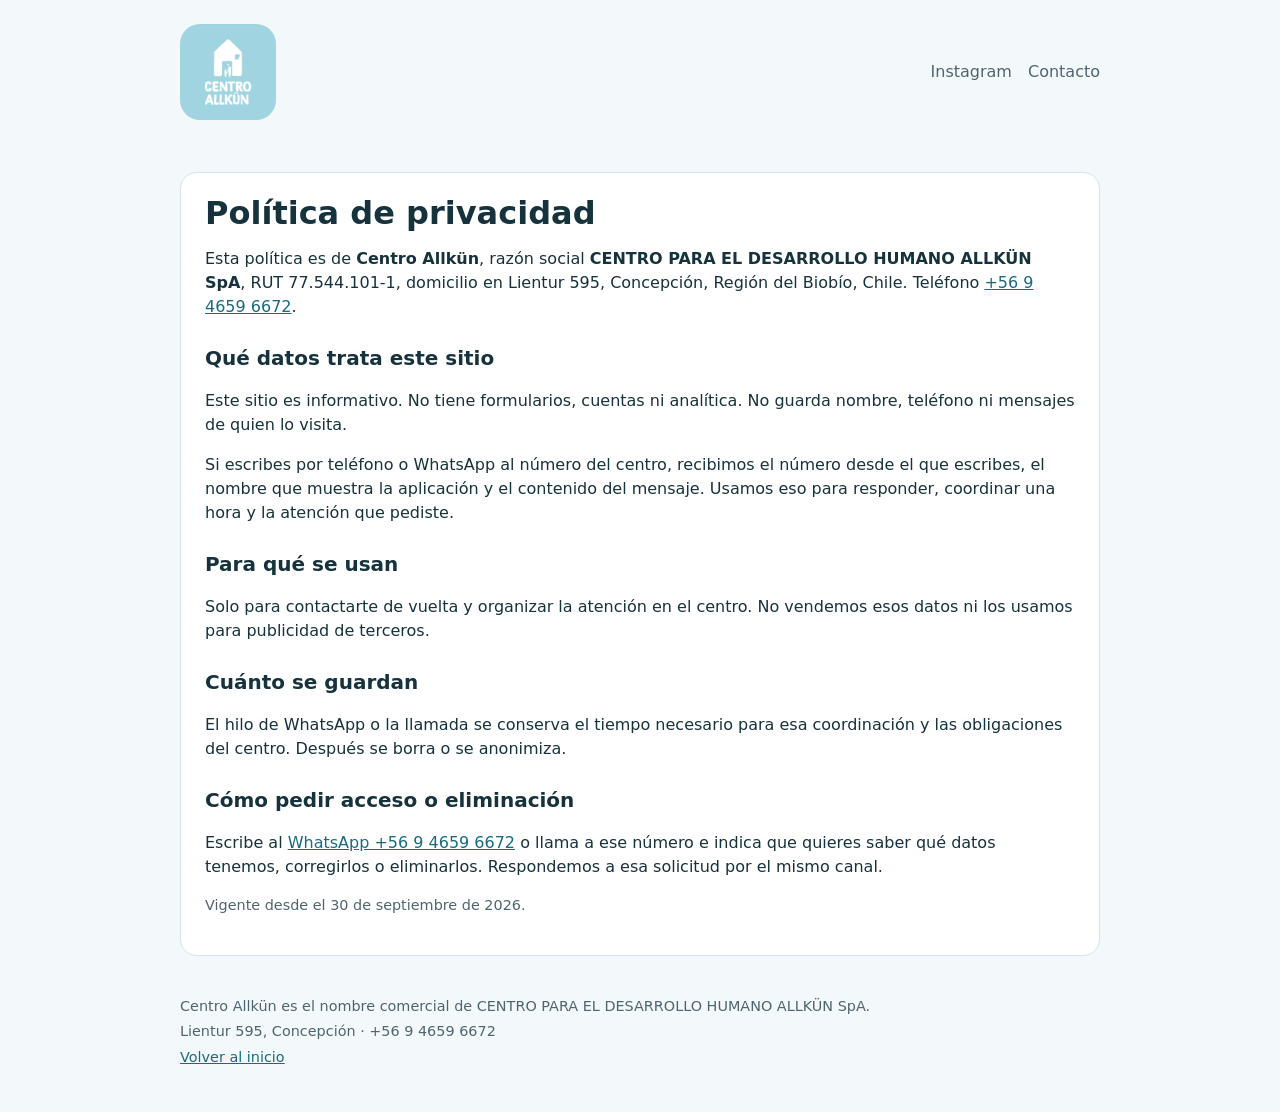
==== privacidad.html @ 9cc1ad13 "Sitio público de Centro Allkün para la verificación de Meta. Co-authored-by: Cursor <cursoragent@cur" ====
<!DOCTYPE html>
<html lang="es">
  <head>
    <meta charset="utf-8" />
    <meta name="viewport" content="width=device-width, initial-scale=1" />
    <title>Política de privacidad · Centro Allkün</title>
    <meta
      name="description"
      content="Política de privacidad de CENTRO PARA EL DESARROLLO HUMANO ALLKÜN SpA."
    />
    <link rel="icon" href="logo.png" type="image/png" />
    <link rel="stylesheet" href="styles.css" />
  </head>
  <body>
    <header class="site-header">
      <a class="brand" href="index.html">
        <img src="logo.png" alt="Centro Allkün" width="96" height="96" />
      </a>
      <nav>
        <a href="https://www.instagram.com/centro.allkun/">Instagram</a>
        <a href="index.html#contacto">Contacto</a>
      </nav>
    </header>

    <main>
      <article class="card prose">
        <h1>Política de privacidad</h1>
        <p>
          Esta política es de <strong>Centro Allkün</strong>, razón social
          <strong>CENTRO PARA EL DESARROLLO HUMANO ALLKÜN SpA</strong>, RUT
          77.544.101-1, domicilio en Lientur 595, Concepción, Región del
          Biobío, Chile. Teléfono
          <a href="tel:+56946596672">+56 9 4659 6672</a>.
        </p>

        <h2>Qué datos trata este sitio</h2>
        <p>
          Este sitio es informativo. No tiene formularios, cuentas ni
          analítica. No guarda nombre, teléfono ni mensajes de quien lo visita.
        </p>
        <p>
          Si escribes por teléfono o WhatsApp al número del centro, recibimos
          el número desde el que escribes, el nombre que muestra la aplicación
          y el contenido del mensaje. Usamos eso para responder, coordinar una
          hora y la atención que pediste.
        </p>

        <h2>Para qué se usan</h2>
        <p>
          Solo para contactarte de vuelta y organizar la atención en el centro.
          No vendemos esos datos ni los usamos para publicidad de terceros.
        </p>

        <h2>Cuánto se guardan</h2>
        <p>
          El hilo de WhatsApp o la llamada se conserva el tiempo necesario para
          esa coordinación y las obligaciones del centro. Después se borra o se
          anonimiza.
        </p>

        <h2>Cómo pedir acceso o eliminación</h2>
        <p>
          Escribe al
          <a href="https://wa.me/56946596672">WhatsApp +56 9 4659 6672</a>
          o llama a ese número e indica que quieres saber qué datos tenemos,
          corregirlos o eliminarlos. Respondemos a esa solicitud por el mismo
          canal.
        </p>

        <p class="updated">Vigente desde el 30 de septiembre de 2026.</p>
      </article>
    </main>

    <footer>
      <p>
        Centro Allkün es el nombre comercial de CENTRO PARA EL DESARROLLO
        HUMANO ALLKÜN SpA.
      </p>
      <p>Lientur 595, Concepción · +56 9 4659 6672</p>
      <p><a href="index.html">Volver al inicio</a></p>
    </footer>
  </body>
</html>
---- styles.css ----
:root {
  color-scheme: light;
  --ink: #16323c;
  --muted: #4e6570;
  --line: #d5e4ea;
  --paper: #f3f8fa;
  --card: #ffffff;
  --brand: #a0d4e1;
  --accent: #1a6a80;
}

* {
  box-sizing: border-box;
}

body {
  margin: 0;
  min-height: 100vh;
  font-family: "Segoe UI", system-ui, sans-serif;
  color: var(--ink);
  background: var(--paper);
  line-height: 1.5;
}

a {
  color: var(--accent);
}

.site-header,
main,
footer {
  width: min(920px, calc(100% - 32px));
  margin-inline: auto;
}

.site-header {
  display: flex;
  justify-content: space-between;
  align-items: center;
  flex-wrap: wrap;
  gap: 16px;
  padding: 24px 0;
}

.brand {
  display: block;
  line-height: 0;
}

.brand img {
  width: 96px;
  height: 96px;
  border-radius: 20px;
}

nav {
  display: flex;
  gap: 16px;
}

nav a {
  color: var(--muted);
  text-decoration: none;
}

.hero {
  padding: 24px 0 8px;
}

.eyebrow {
  margin: 0 0 8px;
  color: var(--accent);
  font-size: 0.85rem;
  letter-spacing: 0.04em;
  text-transform: uppercase;
}

h1 {
  margin: 0;
  font-size: clamp(2.2rem, 6vw, 3.4rem);
  line-height: 1.05;
  font-weight: 650;
}

.lead {
  max-width: 40rem;
  color: var(--ink);
  font-size: 1.12rem;
  line-height: 1.6;
}

.actions {
  display: flex;
  flex-wrap: wrap;
  gap: 10px;
}

.button {
  display: inline-block;
  padding: 10px 16px;
  border-radius: 999px;
  background: var(--accent);
  color: white;
  text-decoration: none;
}

.button-quiet {
  background: transparent;
  color: var(--accent);
  box-shadow: inset 0 0 0 1px var(--accent);
}

.gallery {
  display: grid;
  grid-template-columns: 1fr 1fr;
  gap: 16px;
  max-width: 560px;
  margin: 28px 0 0;
}

.gallery img {
  width: 100%;
  height: auto;
  border-radius: 16px;
  display: block;
}

.card {
  margin: 28px 0;
  padding: 24px;
  background: var(--card);
  border: 1px solid var(--line);
  border-radius: 16px;
}

h2 {
  margin: 0 0 16px;
  font-size: 1.25rem;
}

dl {
  margin: 0;
  display: grid;
  gap: 14px;
}

dt {
  color: var(--muted);
  font-size: 0.8rem;
  letter-spacing: 0.04em;
  text-transform: uppercase;
}

dd {
  margin: 2px 0 0;
}

.prose h1 {
  font-size: 2rem;
  margin-bottom: 16px;
}

.prose h2 {
  margin-top: 24px;
}

.updated {
  color: var(--muted);
  font-size: 0.9rem;
}

footer {
  padding: 8px 0 40px;
  color: var(--muted);
  font-size: 0.9rem;
}

footer p {
  margin: 4px 0;
}

@media (max-width: 640px) {
  .gallery {
    max-width: none;
    gap: 12px;
  }
}
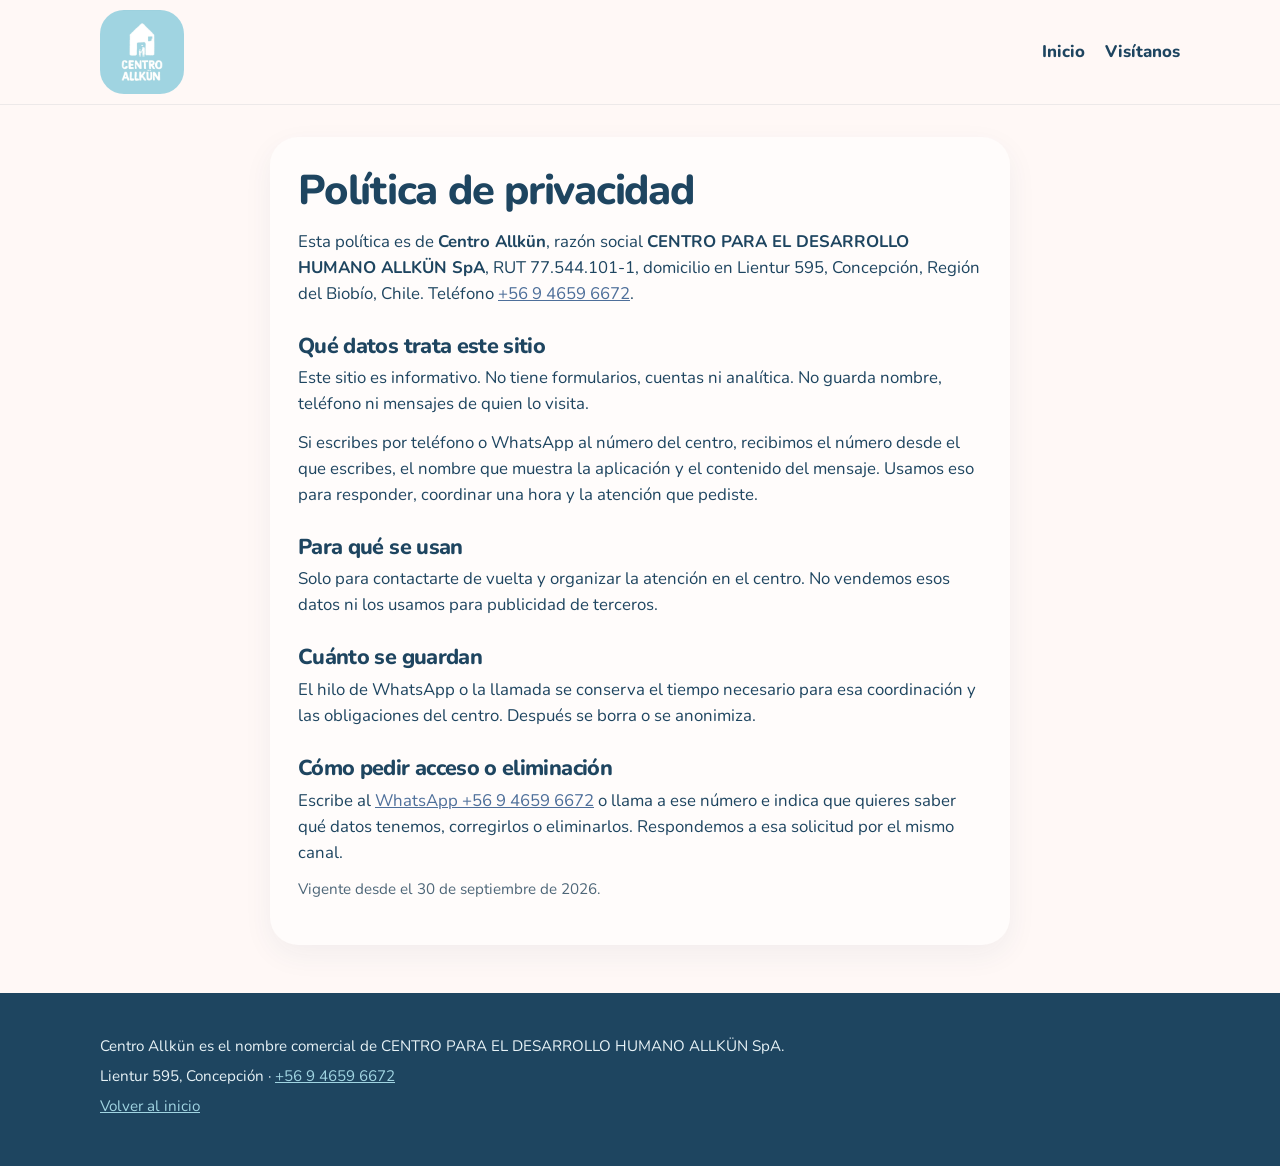
==== commit 2941c4c9: "mejoras toti" ====
--- a/privacidad.html
+++ b/privacidad.html
@@ -9,21 +9,29 @@
       content="Política de privacidad de CENTRO PARA EL DESARROLLO HUMANO ALLKÜN SpA."
     />
     <link rel="icon" href="logo.png" type="image/png" />
+    <link rel="preconnect" href="https://fonts.googleapis.com" />
+    <link rel="preconnect" href="https://fonts.gstatic.com" crossorigin />
+    <link
+      href="https://fonts.googleapis.com/css2?family=Caveat:wght@600;700&family=Nunito:wght@400;600;700;800&display=swap"
+      rel="stylesheet"
+    />
     <link rel="stylesheet" href="styles.css" />
   </head>
   <body>
     <header class="site-header">
-      <a class="brand" href="index.html">
-        <img src="logo.png" alt="Centro Allkün" width="96" height="96" />
-      </a>
-      <nav>
-        <a href="https://www.instagram.com/centro.allkun/">Instagram</a>
-        <a href="index.html#contacto">Contacto</a>
-      </nav>
+      <div class="wrap bar">
+        <a class="brand" href="index.html">
+          <img src="logo.png" alt="Centro Allkün" width="92" height="92" />
+        </a>
+        <nav>
+          <a href="index.html">Inicio</a>
+          <a href="index.html#contacto">Visítanos</a>
+        </nav>
+      </div>
     </header>
 
     <main>
-      <article class="card prose">
+      <article class="card prose narrow">
         <h1>Política de privacidad</h1>
         <p>
           Esta política es de <strong>Centro Allkün</strong>, razón social
@@ -71,13 +79,18 @@
       </article>
     </main>
 
-    <footer>
-      <p>
-        Centro Allkün es el nombre comercial de CENTRO PARA EL DESARROLLO
-        HUMANO ALLKÜN SpA.
-      </p>
-      <p>Lientur 595, Concepción · +56 9 4659 6672</p>
-      <p><a href="index.html">Volver al inicio</a></p>
+    <footer class="site-footer">
+      <div class="wrap">
+        <p>
+          Centro Allkün es el nombre comercial de CENTRO PARA EL DESARROLLO
+          HUMANO ALLKÜN SpA.
+        </p>
+        <p>
+          Lientur 595, Concepción ·
+          <a href="tel:+56946596672">+56 9 4659 6672</a>
+        </p>
+        <p><a href="index.html">Volver al inicio</a></p>
+      </div>
     </footer>
   </body>
 </html>
--- a/styles.css
+++ b/styles.css
@@ -1,187 +1,798 @@
 :root {
   color-scheme: light;
-  --ink: #16323c;
-  --muted: #4e6570;
-  --line: #d5e4ea;
-  --paper: #f3f8fa;
-  --card: #ffffff;
-  --brand: #a0d4e1;
-  --accent: #1a6a80;
+  --ink: #1e4560;
+  --muted: #4d6678;
+  --script: #4e6f9a;
+  --blush: #f4bcbb;
+  --butter: #edd362;
+  --sky: #a0d4e1;
+  --sky-soft: #e5f4f8;
+  --peach: #f0c4a6;
+  --cream: #fff8f6;
+  --white: #fffcfb;
+  --shadow: 0 16px 40px rgba(30, 69, 96, 0.12);
 }
 
 * {
   box-sizing: border-box;
 }
 
+html {
+  scroll-behavior: smooth;
+}
+
 body {
   margin: 0;
+  overflow-x: hidden;
   min-height: 100vh;
-  font-family: "Segoe UI", system-ui, sans-serif;
+  font-family: "Nunito", "Segoe UI", system-ui, sans-serif;
   color: var(--ink);
-  background: var(--paper);
-  line-height: 1.5;
+  background: var(--cream);
+  line-height: 1.55;
+  font-size: 1.05rem;
+}
+
+img {
+  max-width: 100%;
 }
 
 a {
-  color: var(--accent);
-}
-
-.site-header,
-main,
-footer {
-  width: min(920px, calc(100% - 32px));
+  color: var(--script);
+}
+
+.skip {
+  position: absolute;
+  left: 12px;
+  top: -48px;
+  z-index: 40;
+  background: white;
+  color: var(--ink);
+  padding: 8px 12px;
+  border-radius: 999px;
+}
+
+.skip:focus {
+  top: 12px;
+}
+
+.wrap {
+  width: min(1080px, calc(100% - 40px));
   margin-inline: auto;
 }
 
 .site-header {
+  position: sticky;
+  top: 0;
+  z-index: 20;
+  background: rgba(255, 248, 246, 0.92);
+  backdrop-filter: blur(12px);
+  border-bottom: 1px solid rgba(30, 69, 96, 0.08);
+}
+
+.bar {
   display: flex;
+  align-items: center;
   justify-content: space-between;
-  align-items: center;
-  flex-wrap: wrap;
-  gap: 16px;
-  padding: 24px 0;
+  gap: 20px;
+  padding: 10px 0;
 }
 
 .brand {
   display: block;
   line-height: 0;
+  flex: none;
 }
 
 .brand img {
-  width: 96px;
-  height: 96px;
-  border-radius: 20px;
+  width: 84px;
+  height: 84px;
+  border-radius: 24px;
+  object-fit: cover;
 }
 
 nav {
   display: flex;
-  gap: 16px;
+  flex-wrap: wrap;
+  align-items: center;
+  justify-content: flex-end;
+  gap: 8px 20px;
 }
 
 nav a {
-  color: var(--muted);
+  color: var(--ink);
   text-decoration: none;
+  font-weight: 800;
 }
 
 .hero {
-  padding: 24px 0 8px;
+  position: relative;
+  overflow: hidden;
+  background: var(--blush);
+  padding: 28px 0 88px;
+}
+
+.blob,
+.doodle {
+  position: absolute;
+  pointer-events: none;
+}
+
+.blob-yellow {
+  width: 280px;
+  height: 230px;
+  background: var(--butter);
+  border-radius: 58% 42% 62% 38% / 42% 58% 42% 58%;
+  top: -50px;
+  right: 4%;
+}
+
+.blob-sky {
+  width: 220px;
+  height: 190px;
+  background: #9ed1e2;
+  border-radius: 46% 54% 40% 60% / 58% 38% 62% 42%;
+  left: -70px;
+  bottom: 30px;
+}
+
+.blob-peach {
+  width: 150px;
+  height: 140px;
+  background: var(--peach);
+  border-radius: 60% 40% 50% 50%;
+  right: 22%;
+  bottom: 18px;
+  opacity: 0.9;
+}
+
+.doodle-flower {
+  width: 78px;
+  height: 78px;
+  top: 36px;
+  left: 4%;
+}
+
+.doodle-star {
+  width: 54px;
+  height: 54px;
+  top: 28px;
+  right: 7%;
+}
+
+.doodle-spark {
+  width: 36px;
+  height: 36px;
+  right: 18%;
+  top: 120px;
+}
+
+.hero-grid {
+  position: relative;
+  z-index: 1;
+  display: grid;
+  grid-template-columns: minmax(0, 1.05fr) minmax(0, 0.95fr);
+  gap: 36px;
+  align-items: center;
 }
 
 .eyebrow {
-  margin: 0 0 8px;
-  color: var(--accent);
-  font-size: 0.85rem;
-  letter-spacing: 0.04em;
+  margin: 0 0 10px;
+  font-size: 0.78rem;
+  font-weight: 800;
+  letter-spacing: 0.14em;
   text-transform: uppercase;
+}
+
+h1,
+h2,
+h3 {
+  font-weight: 800;
+  letter-spacing: -0.03em;
+  line-height: 1.05;
 }
 
 h1 {
   margin: 0;
-  font-size: clamp(2.2rem, 6vw, 3.4rem);
-  line-height: 1.05;
-  font-weight: 650;
-}
-
-.lead {
-  max-width: 40rem;
+}
+
+h1 .display {
+  display: block;
+  font-size: clamp(2.6rem, 6vw, 4.6rem);
+  text-transform: uppercase;
+  line-height: 0.92;
+}
+
+h1 .script {
+  display: block;
+  margin-top: 6px;
+  color: var(--script);
+  font-family: "Caveat", cursive;
+  font-weight: 700;
+  font-size: clamp(3.4rem, 7vw, 5.6rem);
+  letter-spacing: 0;
+  line-height: 0.82;
+  text-transform: none;
+}
+
+h1 .script-small {
+  display: block;
+  font-size: 0.58em;
+  line-height: 1;
+}
+
+h2 {
+  margin: 0;
+  font-size: clamp(1.8rem, 3vw, 2.5rem);
+}
+
+h2 .script,
+.visit-script {
+  font-family: "Caveat", cursive;
+  font-weight: 700;
+  color: var(--script);
+  letter-spacing: 0;
+}
+
+h2 .script {
+  font-size: 1.25em;
+}
+
+.lead,
+.section-lead {
   color: var(--ink);
   font-size: 1.12rem;
-  line-height: 1.6;
+}
+
+.lead {
+  max-width: 38rem;
+  margin: 18px 0 0;
+}
+
+.section-lead {
+  margin: 12px 0 0;
+  max-width: 38rem;
+  color: var(--muted);
 }
 
 .actions {
   display: flex;
   flex-wrap: wrap;
   gap: 10px;
+  margin: 22px 0 0;
 }
 
 .button {
-  display: inline-block;
-  padding: 10px 16px;
+  display: inline-flex;
+  align-items: center;
+  justify-content: center;
+  padding: 12px 18px;
   border-radius: 999px;
-  background: var(--accent);
+  border: 2px solid var(--ink);
+  background: var(--ink);
   color: white;
+  font: inherit;
+  font-weight: 800;
   text-decoration: none;
 }
 
 .button-quiet {
-  background: transparent;
-  color: var(--accent);
-  box-shadow: inset 0 0 0 1px var(--accent);
+  background: var(--white);
+  color: var(--ink);
+}
+
+.button-small {
+  padding: 8px 14px;
+  font-size: 0.95rem;
+}
+
+.button:hover {
+  transform: translateY(-1px);
+}
+
+a:focus-visible,
+.button:focus-visible {
+  outline: 3px solid var(--ink);
+  outline-offset: 3px;
+}
+
+.hero-photos {
+  position: relative;
+  min-height: 540px;
+}
+
+.polaroid {
+  margin: 0;
+  background: white;
+  padding: 12px;
+  box-shadow: var(--shadow);
+}
+
+.polaroid img {
+  display: block;
+  width: 100%;
+  object-fit: cover;
+}
+
+.polaroid figcaption {
+  margin: 0;
+  padding: 6px 0 4px;
+  text-align: center;
+  font-family: "Caveat", cursive;
+  font-size: 1.7rem;
+  font-weight: 700;
+  line-height: 1;
+  color: var(--ink);
+}
+
+.polaroid-main {
+  width: 78%;
+  transform: rotate(-3deg);
+}
+
+.polaroid-main img {
+  height: 430px;
+  object-position: center 18%;
+}
+
+.polaroid-front {
+  position: absolute;
+  width: 54%;
+  right: 0;
+  bottom: 8px;
+  transform: rotate(4deg);
+}
+
+.polaroid-front img {
+  height: 230px;
+  object-position: center 12%;
+}
+
+.sheet {
+  position: relative;
+  z-index: 1;
+  margin-top: -40px;
+  padding: 64px 0 36px;
+  background: var(--cream);
+  border-radius: 40px 40px 0 0;
+}
+
+.section-head {
+  margin-bottom: 28px;
+}
+
+.services,
+.pillars {
+  display: grid;
+  grid-template-columns: repeat(3, 1fr);
+  gap: 16px;
+}
+
+.service,
+.pillars article,
+.visit-card,
+.facts {
+  background: var(--white);
+  border-radius: 24px;
+  box-shadow: 0 10px 30px rgba(30, 69, 96, 0.06);
+}
+
+.service,
+.pillars article {
+  padding: 22px;
+}
+
+.service h3,
+.pillars h3 {
+  margin: 0 0 6px;
+  font-size: 1.2rem;
+}
+
+.service p,
+.pillars p {
+  margin: 0;
+  color: var(--muted);
+}
+
+.mark {
+  display: grid;
+  place-items: center;
+  width: 48px;
+  height: 48px;
+  margin-bottom: 14px;
+  border-radius: 50%;
+}
+
+.mark svg {
+  width: 26px;
+  height: 26px;
+  fill: var(--ink);
+}
+
+.mark svg.line {
+  fill: none;
+  stroke: var(--ink);
+  stroke-width: 2.1;
+  stroke-linecap: round;
+  stroke-linejoin: round;
+}
+
+.mark-blush {
+  background: #f8d5d3;
+}
+
+.mark-sky {
+  background: #d5eef5;
+}
+
+.mark-butter {
+  background: #f8ebb4;
+}
+
+.mark-peach {
+  background: #f8dfcf;
+}
+
+.band {
+  background: var(--butter);
+  padding: 64px 0 72px;
+}
+
+.ritmo {
+  display: flex;
+  align-items: center;
+  gap: 14px;
+  width: fit-content;
+  max-width: 100%;
+  margin: 0 0 28px;
+  padding: 8px 22px 8px 8px;
+  background: var(--blush);
+  border-radius: 999px;
+  font-family: "Caveat", cursive;
+  font-size: clamp(1.6rem, 3vw, 2.1rem);
+  font-weight: 700;
+  line-height: 1.05;
+}
+
+.ritmo img {
+  width: 72px;
+  height: 72px;
+  border-radius: 18px;
+  object-fit: cover;
+  flex: none;
+}
+
+.num {
+  margin: 0 0 8px;
+  font-family: "Caveat", cursive;
+  font-size: 2.4rem;
+  font-weight: 700;
+  line-height: 0.8;
+  color: var(--script);
+}
+
+.gallery-section {
+  padding: 72px 0 36px;
 }
 
 .gallery {
   display: grid;
-  grid-template-columns: 1fr 1fr;
+  grid-template-columns: repeat(6, 1fr);
+  gap: 18px;
+  align-items: start;
+}
+
+.gallery figure {
+  grid-column: span 2;
+}
+
+.gallery figure:nth-child(4) {
+  grid-column: 2 / span 2;
+}
+
+.gallery figure:nth-child(5) {
+  grid-column: 4 / span 2;
+}
+
+.gallery .polaroid img {
+  aspect-ratio: 4 / 5;
+  height: auto;
+  object-position: center 8%;
+}
+
+.gallery .room img {
+  object-position: 22% center;
+}
+
+.gallery figure:nth-child(1) {
+  transform: rotate(-1.4deg);
+}
+
+.gallery figure:nth-child(2) {
+  transform: rotate(1.3deg);
+}
+
+.gallery figure:nth-child(3) {
+  transform: rotate(-0.8deg);
+}
+
+.gallery figure:nth-child(4) {
+  transform: rotate(1.1deg);
+}
+
+.gallery figure:nth-child(5) {
+  transform: rotate(-1.2deg);
+}
+
+.gallery figure:nth-child(4) img,
+.gallery figure:nth-child(5) img {
+  object-position: 30% center;
+}
+
+.visit {
+  padding: 36px 0 64px;
+  background:
+    radial-gradient(520px 220px at 100% 0%, rgba(160, 212, 225, 0.55), transparent 70%),
+    var(--cream);
+}
+
+.visit-grid {
+  display: grid;
+  grid-template-columns: 1.3fr 0.7fr;
   gap: 16px;
-  max-width: 560px;
-  margin: 28px 0 0;
-}
-
-.gallery img {
+  align-items: stretch;
+}
+
+.facts {
+  margin: 0;
+  padding: 8px 26px 18px;
+  display: grid;
+  gap: 4px;
+}
+
+.facts div {
+  padding: 14px 0;
+  border-bottom: 1px solid rgba(30, 69, 96, 0.08);
+}
+
+.facts div:last-child {
+  border-bottom: 0;
+}
+
+dt {
+  font-size: 0.75rem;
+  font-weight: 800;
+  letter-spacing: 0.12em;
+  text-transform: uppercase;
+  color: var(--muted);
+}
+
+dd {
+  margin: 4px 0 0;
+}
+
+.visit-card {
+  padding: 28px 24px;
+  background: var(--sky-soft);
+  display: flex;
+  flex-direction: column;
+  justify-content: center;
+}
+
+.visit-script {
+  margin: 0 0 6px;
+  font-size: 2.8rem;
+  line-height: 0.85;
+}
+
+.visit-card p {
+  margin: 0;
+}
+
+.map-frame {
+  margin-top: 22px;
+  border: 8px solid white;
+  border-radius: 28px;
+  overflow: hidden;
+  box-shadow: var(--shadow);
+  line-height: 0;
+  background: white;
+}
+
+.map-frame iframe {
   width: 100%;
-  height: auto;
-  border-radius: 16px;
-  display: block;
+  height: 420px;
+  border: 0;
+}
+
+.map-link {
+  margin: 12px 0 0;
+  font-weight: 800;
+}
+
+.site-footer {
+  background: var(--ink);
+  color: #e7f2f6;
+  padding: 36px 0 42px;
+  font-size: 0.95rem;
+}
+
+.site-footer a {
+  color: var(--sky);
+}
+
+.site-footer p {
+  margin: 6px 0;
+}
+
+.narrow {
+  width: min(740px, calc(100% - 40px));
 }
 
 .card {
-  margin: 28px 0;
-  padding: 24px;
-  background: var(--card);
-  border: 1px solid var(--line);
-  border-radius: 16px;
-}
-
-h2 {
+  margin: 32px auto 48px;
+  padding: 32px 28px;
+  background: var(--white);
+  border-radius: 28px;
+  box-shadow: 0 10px 30px rgba(30, 69, 96, 0.06);
+}
+
+.prose h1 {
+  font-size: clamp(2rem, 4vw, 2.6rem);
+  text-transform: none;
   margin: 0 0 16px;
-  font-size: 1.25rem;
-}
-
-dl {
-  margin: 0;
-  display: grid;
-  gap: 14px;
-}
-
-dt {
-  color: var(--muted);
-  font-size: 0.8rem;
-  letter-spacing: 0.04em;
-  text-transform: uppercase;
-}
-
-dd {
-  margin: 2px 0 0;
-}
-
-.prose h1 {
-  font-size: 2rem;
-  margin-bottom: 16px;
 }
 
 .prose h2 {
-  margin-top: 24px;
+  margin: 28px 0 8px;
+  font-size: 1.35rem;
+}
+
+.prose p {
+  margin: 0 0 12px;
 }
 
 .updated {
   color: var(--muted);
-  font-size: 0.9rem;
-}
-
-footer {
-  padding: 8px 0 40px;
-  color: var(--muted);
-  font-size: 0.9rem;
-}
-
-footer p {
-  margin: 4px 0;
-}
-
-@media (max-width: 640px) {
+  font-size: 0.95rem;
+}
+
+@media (max-width: 860px) {
+  .hero-grid,
+  .services,
+  .pillars,
+  .visit-grid {
+    grid-template-columns: minmax(0, 1fr);
+  }
+
+  .bar {
+    flex-wrap: wrap;
+    align-items: center;
+  }
+
+  nav {
+    flex: 1 1 100%;
+    justify-content: flex-start;
+  }
+
+  .hero-photos {
+    min-height: 0;
+    min-width: 0;
+    display: grid;
+    grid-template-columns: minmax(0, 1fr) minmax(0, 1fr);
+    gap: 12px;
+  }
+
+  .polaroid-main,
+  .polaroid-front {
+    position: static;
+    width: auto;
+    transform: none;
+  }
+
+  .polaroid-main img,
+  .polaroid-front img {
+    height: auto;
+    aspect-ratio: 4 / 5;
+  }
+
+  .doodle {
+    display: none;
+  }
+
   .gallery {
-    max-width: none;
-    gap: 12px;
-  }
-}
+    grid-template-columns: minmax(0, 1fr) minmax(0, 1fr);
+  }
+
+  .gallery figure,
+  .gallery figure:nth-child(4),
+  .gallery figure:nth-child(5) {
+    grid-column: auto;
+    transform: none;
+  }
+
+  .gallery figure:first-child {
+    grid-column: auto;
+  }
+
+}
+
+@media (max-width: 560px) {
+  .wrap {
+    width: min(1080px, calc(100% - 28px));
+  }
+
+  .brand img {
+    width: 68px;
+    height: 68px;
+  }
+
+  .hero-copy {
+    min-width: 0;
+    max-width: 100%;
+  }
+
+  h1,
+  h1 .display,
+  h1 .script {
+    max-width: 100%;
+  }
+
+  h1 .display {
+    font-size: 2.1rem;
+  }
+
+  h1 .script {
+    font-size: 2.6rem;
+  }
+
+  nav {
+    gap: 8px 12px;
+    max-width: 100%;
+  }
+
+  .button-small {
+    padding: 7px 12px;
+  }
+
+  .blob {
+    display: none;
+  }
+
+  .hero {
+    padding-top: 18px;
+  }
+
+  .hero-photos {
+    grid-template-columns: minmax(0, 1fr);
+  }
+
+  .gallery {
+    grid-template-columns: minmax(0, 1fr) minmax(0, 1fr);
+  }
+
+  .ritmo {
+    border-radius: 24px;
+    width: 100%;
+  }
+
+  .map-frame iframe {
+    height: 280px;
+  }
+
+  .services {
+    grid-template-columns: 1fr;
+  }
+}
+
+@media (prefers-reduced-motion: reduce) {
+  html {
+    scroll-behavior: auto;
+  }
+
+  .button:hover,
+  .gallery figure,
+  .polaroid-main,
+  .polaroid-front {
+    transform: none;
+  }
+}
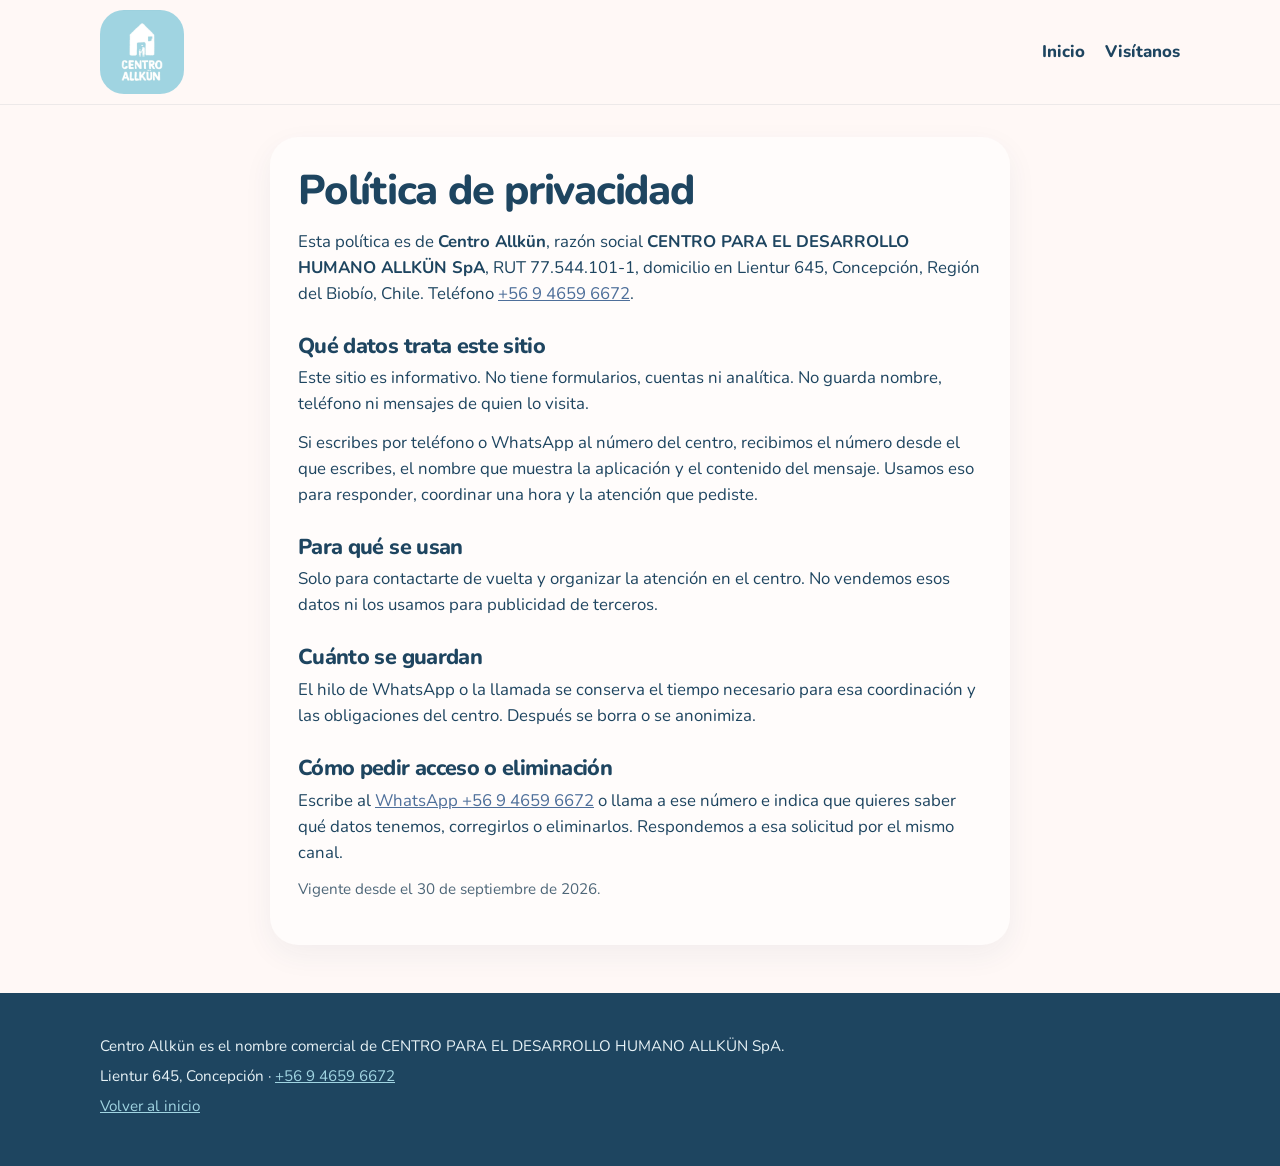
==== commit c3c9c828: "direccion actualizada" ====
--- a/privacidad.html
+++ b/privacidad.html
@@ -36,7 +36,7 @@
         <p>
           Esta política es de <strong>Centro Allkün</strong>, razón social
           <strong>CENTRO PARA EL DESARROLLO HUMANO ALLKÜN SpA</strong>, RUT
-          77.544.101-1, domicilio en Lientur 595, Concepción, Región del
+          77.544.101-1, domicilio en Lientur 645, Concepción, Región del
           Biobío, Chile. Teléfono
           <a href="tel:+56946596672">+56 9 4659 6672</a>.
         </p>
@@ -86,7 +86,7 @@
           HUMANO ALLKÜN SpA.
         </p>
         <p>
-          Lientur 595, Concepción ·
+          Lientur 645, Concepción ·
           <a href="tel:+56946596672">+56 9 4659 6672</a>
         </p>
         <p><a href="index.html">Volver al inicio</a></p>
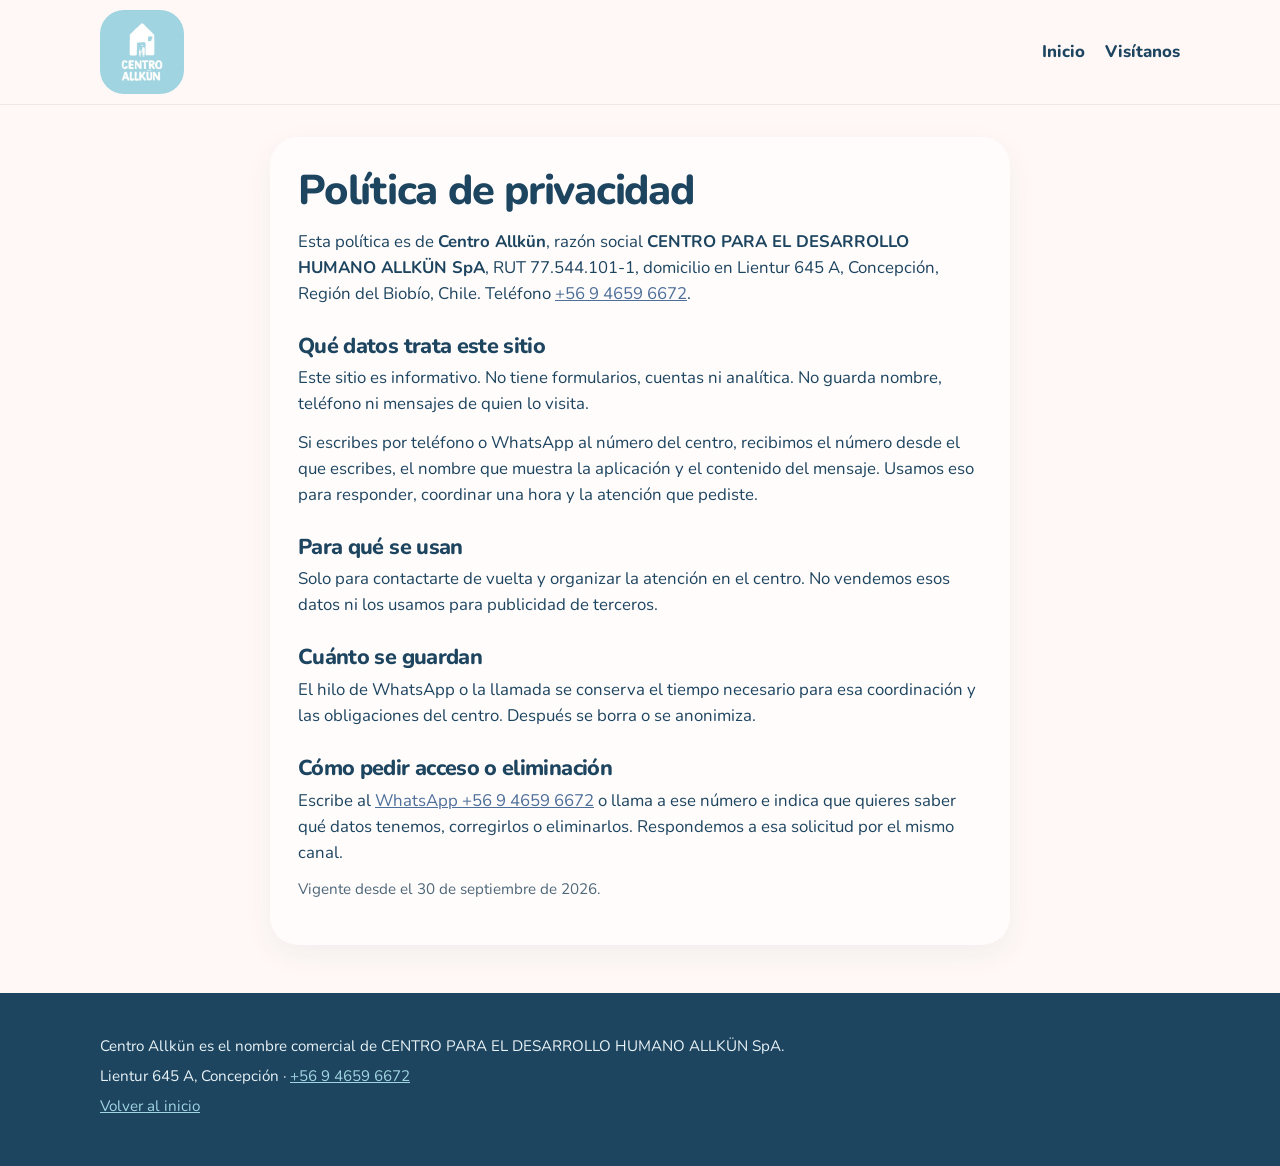
==== commit 6e40e4c8: "lientur" ====
--- a/privacidad.html
+++ b/privacidad.html
@@ -36,7 +36,7 @@
         <p>
           Esta política es de <strong>Centro Allkün</strong>, razón social
           <strong>CENTRO PARA EL DESARROLLO HUMANO ALLKÜN SpA</strong>, RUT
-          77.544.101-1, domicilio en Lientur 645, Concepción, Región del
+          77.544.101-1, domicilio en Lientur 645 A, Concepción, Región del
           Biobío, Chile. Teléfono
           <a href="tel:+56946596672">+56 9 4659 6672</a>.
         </p>
@@ -86,7 +86,7 @@
           HUMANO ALLKÜN SpA.
         </p>
         <p>
-          Lientur 645, Concepción ·
+          Lientur 645 A, Concepción ·
           <a href="tel:+56946596672">+56 9 4659 6672</a>
         </p>
         <p><a href="index.html">Volver al inicio</a></p>
